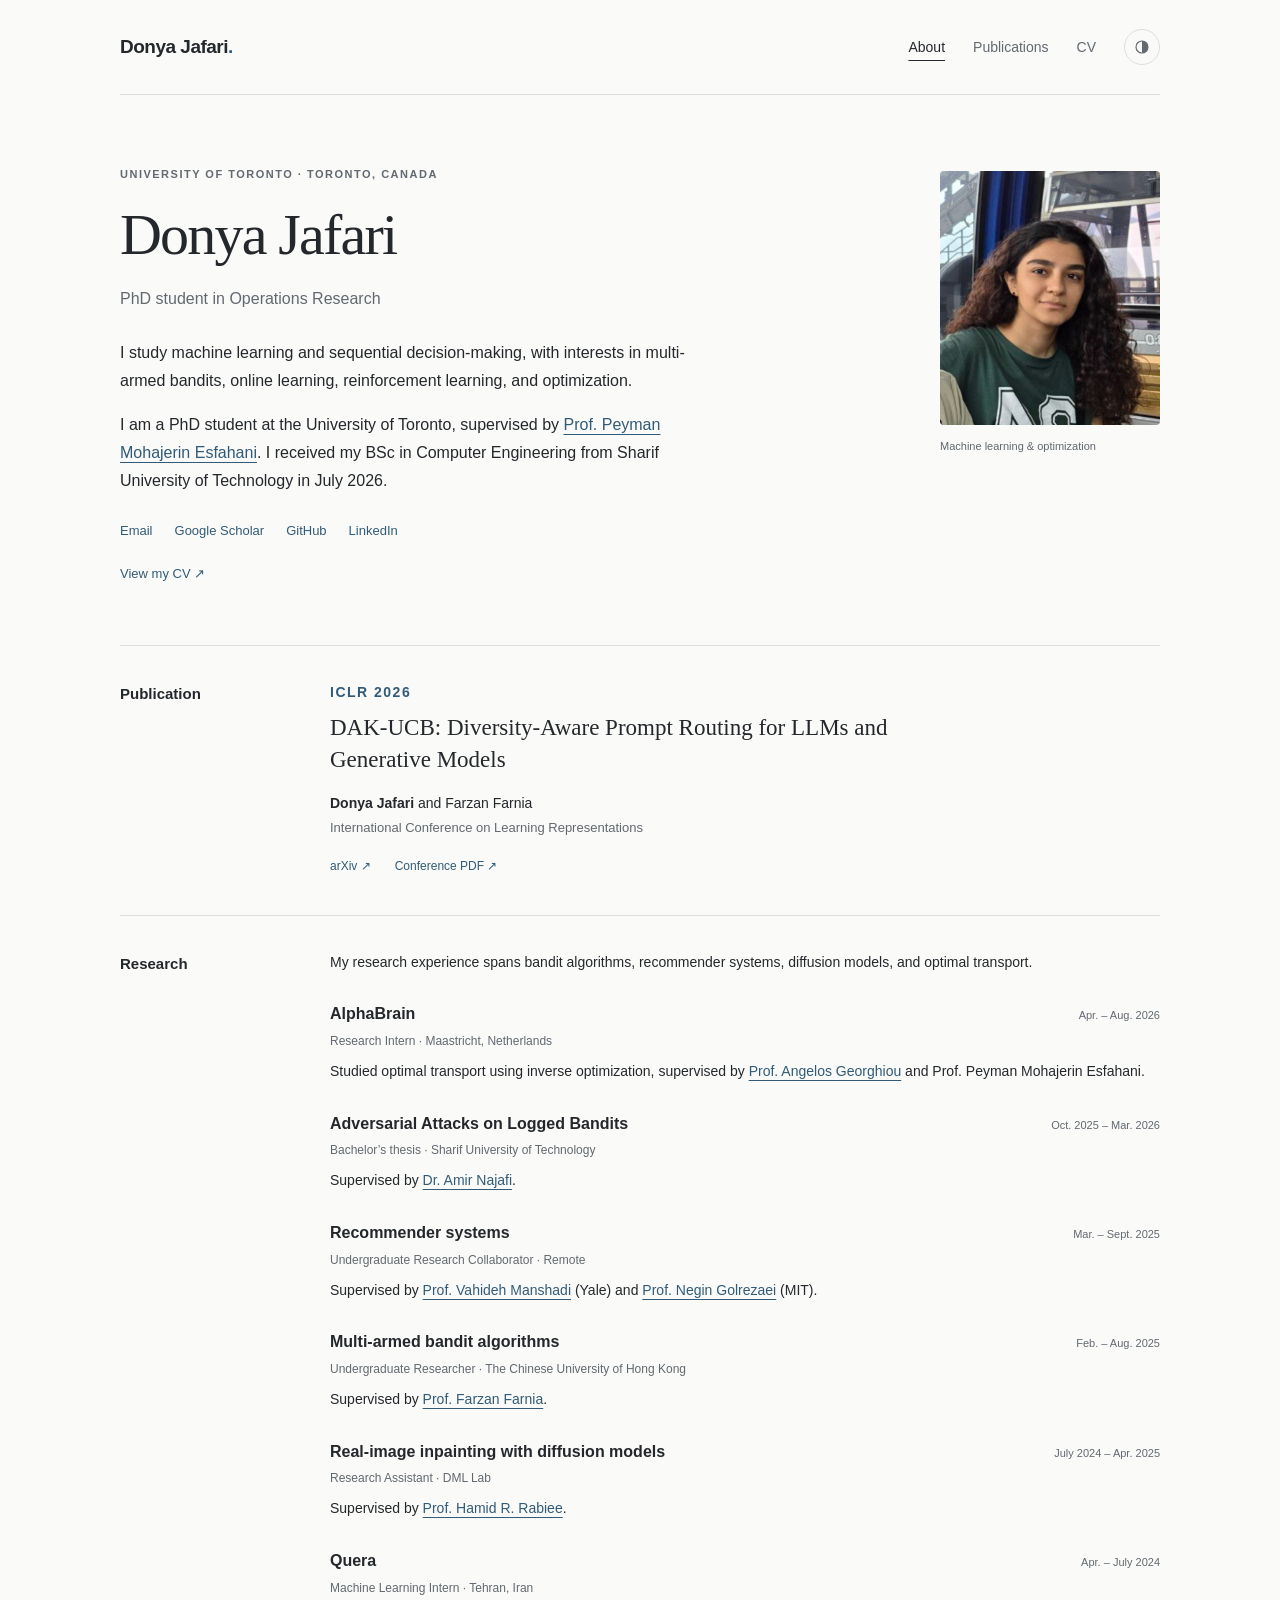
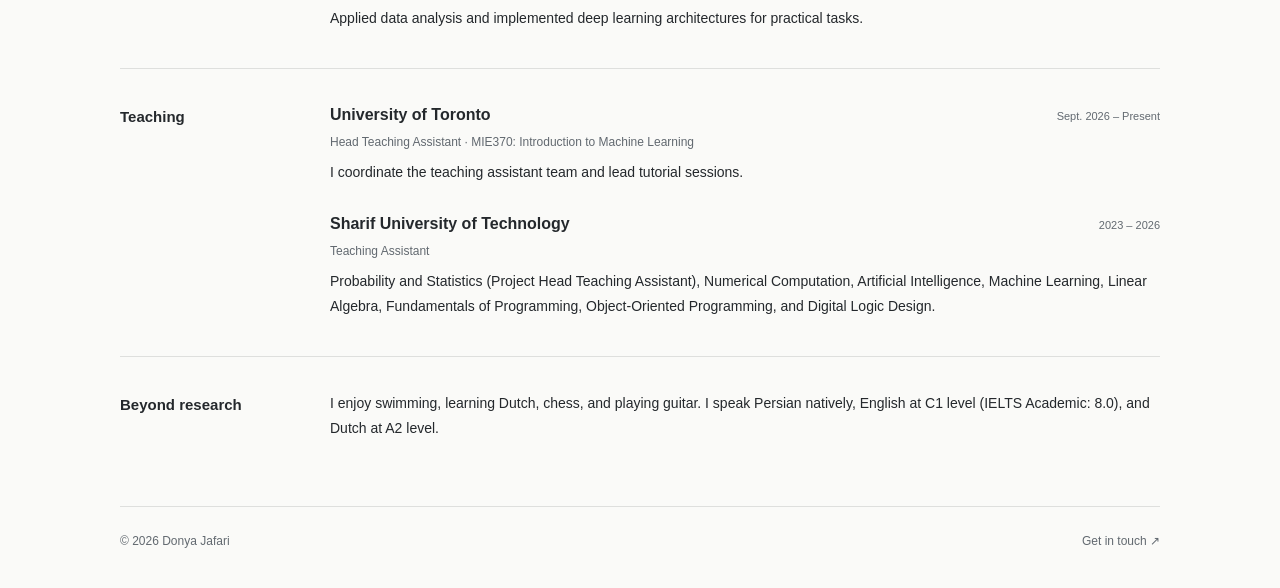
==== about.html @ 4354a480 "Add optimal transport to CV research interests" ====
<!doctype html>
<html lang="en">
<head>
  <meta charset="utf-8">
  <meta name="viewport" content="width=device-width, initial-scale=1">
  <meta name="description" content="Donya Jafari, PhD student at the University of Toronto. Research in machine learning, bandits, online learning, and optimization.">
  <meta name="theme-color" content="#fafaf8">
  <title>About · Donya Jafari</title>
  <script src="theme.js"></script>
  <link rel="stylesheet" href="styles.css">
</head>
<body>
  <a class="skip-link" href="#main">Skip to content</a>
  <header class="site-header container">
    <nav aria-label="Main navigation">
      <a class="wordmark" href="./">Donya Jafari<span class="wordmark-dot">.</span></a>
      <div class="nav-links"><a href="about.html" aria-current="page">About</a>
<a href="publications.html">Publications</a>
<a href="cv.html">CV</a></div>
      <button class="theme-toggle" type="button" aria-label="Switch to dark theme" aria-pressed="false" hidden><svg viewBox="0 0 24 24" width="18" height="18" fill="none" stroke="currentColor" stroke-width="1.5" aria-hidden="true"><circle cx="12" cy="12" r="8"/><path d="M12 4a8 8 0 0 1 0 16Z" fill="currentColor" stroke="none"/></svg></button>
    </nav>
  </header>
  <main id="main" class="container" tabindex="-1">
<section class="intro">
  <div class="intro-copy">
    <p class="eyebrow">University of Toronto · Toronto, Canada</p>
    <h1>Donya Jafari</h1>
    <p class="role">PhD student in Operations Research</p>
    <p>I study machine learning and sequential decision-making, with interests in multi-armed bandits, online learning, reinforcement learning, and optimization.</p>
    <p>I am a PhD student at the University of Toronto, supervised by <a href="https://scholar.google.com/citations?user=ZTan-7YAAAAJ">Prof. Peyman Mohajerin Esfahani</a>. I received my BSc in Computer Engineering from Sharif University of Technology in July 2026.</p>
    <div class="social-links"><a href="mailto:donya.jafari@mail.utoronto.ca">Email</a><a href="https://scholar.google.com/citations?user=WCK7U_UAAAAJ&amp;hl=en">Google Scholar</a><a href="https://github.com/Donya-Jafari">GitHub</a><a href="https://linkedin.com/in/donyajafari">LinkedIn</a></div>
    <a class="text-link" href="Donya_Jafari_CV.pdf?v=7ca5e5e67c67">View my CV <span aria-hidden="true">↗</span></a>
  </div>
  <figure class="portrait"><img src="image.png" alt="Portrait of Donya Jafari" width="260" height="300"><figcaption>Machine learning &amp; optimization</figcaption></figure>
</section>
<section class="section-row" aria-labelledby="publication-title"><h2 id="publication-title">Publication</h2><div class="section-content"><article class="publication"><p class="eyebrow">ICLR 2026</p><h3><a href="https://arxiv.org/abs/2603.23140">DAK-UCB: Diversity-Aware Prompt Routing for LLMs and Generative Models</a></h3><p class="authors"><strong>Donya Jafari</strong> and Farzan Farnia</p><p class="venue">International Conference on Learning Representations</p><div class="paper-links"><a href="https://arxiv.org/abs/2603.23140">arXiv <span aria-hidden="true">↗</span></a><a href="ICLR2026_CameraReady-5.pdf">Conference PDF <span aria-hidden="true">↗</span></a></div></article></div></section>
<section class="section-row" aria-labelledby="research-title">
  <h2 id="research-title">Research</h2>
  <div class="section-content">
    <p>My research experience spans bandit algorithms, recommender systems, diffusion models, and optimal transport.</p>
    <div class="experience"><div class="entry-heading"><h3>AlphaBrain</h3><span class="date">Apr. – Aug. 2026</span></div><p class="entry-role">Research Intern · Maastricht, Netherlands</p><p>Studied optimal transport using inverse optimization, supervised by <a href="https://www.ucy.ac.cy/directory/profile/ageorg07">Prof. Angelos Georghiou</a> and Prof. Peyman Mohajerin Esfahani.</p></div>
    <div class="experience"><div class="entry-heading"><h3>Adversarial Attacks on Logged Bandits</h3><span class="date">Oct. 2025 – Mar. 2026</span></div><p class="entry-role">Bachelor’s thesis · Sharif University of Technology</p><p>Supervised by <a href="https://scholar.google.com/citations?user=N_zYPC0AAAAJ">Dr. Amir Najafi</a>.</p></div>
    <div class="experience"><div class="entry-heading"><h3>Recommender systems</h3><span class="date">Mar. – Sept. 2025</span></div><p class="entry-role">Undergraduate Research Collaborator · Remote</p><p>Supervised by <a href="https://som.yale.edu/faculty-research/faculty-directory/vahideh-manshadi">Prof. Vahideh Manshadi</a> (Yale) and <a href="https://www.mit.edu/~golrezae/">Prof. Negin Golrezaei</a> (MIT).</p></div>
    <div class="experience"><div class="entry-heading"><h3>Multi-armed bandit algorithms</h3><span class="date">Feb. – Aug. 2025</span></div><p class="entry-role">Undergraduate Researcher · The Chinese University of Hong Kong</p><p>Supervised by <a href="https://www.cse.cuhk.edu.hk/people/faculty/farzan-farnia/">Prof. Farzan Farnia</a>.</p></div>
    <div class="experience"><div class="entry-heading"><h3>Real-image inpainting with diffusion models</h3><span class="date">July 2024 – Apr. 2025</span></div><p class="entry-role">Research Assistant · DML Lab</p><p>Supervised by <a href="https://sharif.edu/~rabiee/">Prof. Hamid R. Rabiee</a>.</p></div>
    <div class="experience"><div class="entry-heading"><h3>Quera</h3><span class="date">Apr. – July 2024</span></div><p class="entry-role">Machine Learning Intern · Tehran, Iran</p><p>Applied data analysis and implemented deep learning architectures for practical tasks.</p></div>
  </div>
</section>
<section class="section-row" aria-labelledby="teaching-title"><h2 id="teaching-title">Teaching</h2><div class="section-content">
  <div class="experience"><div class="entry-heading"><h3>University of Toronto</h3><span class="date">Sept. 2026 – Present</span></div><p class="entry-role">Head Teaching Assistant · MIE370: Introduction to Machine Learning</p><p>I coordinate the teaching assistant team and lead tutorial sessions.</p></div>
  <div class="experience"><div class="entry-heading"><h3>Sharif University of Technology</h3><span class="date">2023 – 2026</span></div><p class="entry-role">Teaching Assistant</p><p>Probability and Statistics (Project Head Teaching Assistant), Numerical Computation, Artificial Intelligence, Machine Learning, Linear Algebra, Fundamentals of Programming, Object-Oriented Programming, and Digital Logic Design.</p></div>
</div></section>
<section class="section-row" aria-labelledby="beyond-title"><h2 id="beyond-title">Beyond research</h2><div class="section-content"><p>I enjoy swimming, learning Dutch, chess, and playing guitar. I speak Persian natively, English at C1 level (IELTS Academic: 8.0), and Dutch at A2 level.</p></div></section>
</main>
  <footer class="site-footer container"><span>© 2026 Donya Jafari</span><a href="mailto:donya.jafari@mail.utoronto.ca">Get in touch <span aria-hidden="true">↗</span></a></footer>
</body>
</html>
---- styles.css ----
:root {
  color-scheme: light;
  --bg: #fafaf8;
  --text: #24282c;
  --muted: #626970;
  --line: #dedfdd;
  --accent: #315b78;
  --surface: #f0f1ee;
}
:root[data-theme="dark"] {
  color-scheme: dark;
  --bg: #181c20;
  --text: #e8e9e6;
  --muted: #adb4b9;
  --line: #363d43;
  --accent: #a4c7e1;
  --surface: #22282e;
}
* { box-sizing: border-box; }
body { margin: 0; background: var(--bg); color: var(--text); font: 16px/1.75 -apple-system, BlinkMacSystemFont, "Segoe UI", sans-serif; -webkit-font-smoothing: antialiased; }
.container { width: min(1040px, calc(100% - 96px)); margin-inline: auto; }
a { color: var(--accent); text-decoration-thickness: 1px; text-underline-offset: 4px; }
a:hover { text-decoration: underline; }
a:focus-visible, button:focus-visible { outline: 2px solid var(--accent); outline-offset: 5px; border-radius: 2px; }
p { margin: 0 0 16px; }
h1, h2, h3 { margin: 0; color: var(--text); }
h1 { font: 400 clamp(40px, 5vw, 58px)/1.15 Georgia, "Times New Roman", serif; letter-spacing: -1.8px; }
h2 { font-size: 15px; font-weight: 600; line-height: 1.5; }
h3 { font-size: 16px; font-weight: 600; line-height: 1.55; }
.site-header { border-bottom: 1px solid var(--line); }
nav { min-height: 94px; display: flex; align-items: center; gap: 28px; }
.wordmark { color: var(--text); text-decoration: none; font-size: 19px; font-weight: 600; letter-spacing: -.5px; margin-right: auto; }
.wordmark-dot { color: var(--accent); }
.nav-links { display: flex; gap: 28px; font-size: 14px; }
.nav-links a { color: var(--muted); text-decoration: none; padding-block: 10px; }
.nav-links a[aria-current="page"] { color: var(--text); text-decoration: underline; text-underline-offset: 8px; }
.nav-links a:hover { color: var(--text); }
.theme-toggle { width: 36px; height: 36px; display: inline-grid; place-items: center; border: 1px solid var(--line); border-radius: 50%; color: var(--muted); background: transparent; cursor: pointer; }
.theme-toggle[hidden] { display: none; }
.theme-toggle:hover { color: var(--text); border-color: var(--muted); }
.skip-link { position: absolute; left: 24px; top: -80px; padding: 8px 16px; background: var(--bg); z-index: 2; }
.skip-link:focus { top: 12px; }
.intro { display: grid; grid-template-columns: minmax(0, 1fr) 220px; gap: 70px; align-items: start; padding: 70px 0 58px; }
.eyebrow { font-size: 11px; text-transform: uppercase; letter-spacing: 1.5px; color: var(--muted); margin-bottom: 18px; font-weight: 600; }
.role { color: var(--muted); font-size: 16px; margin: 16px 0 26px; }
.intro-copy > p:not(.eyebrow):not(.role) { max-width: 66ch; }
.portrait { margin: 6px 0 0; }
.portrait img { display: block; width: 100%; height: auto; aspect-ratio: 13 / 15; object-fit: cover; border-radius: 4px; }
.portrait figcaption { color: var(--muted); font-size: 11px; margin-top: 12px; }
.social-links { display: flex; flex-wrap: wrap; gap: 10px 22px; margin: 25px 0 16px; font-size: 13px; }
.social-links a, .text-link, .paper-links a { text-decoration: none; }
.social-links a:hover, .text-link:hover, .paper-links a:hover { text-decoration: underline; }
.text-link { font-size: 13px; font-weight: 500; }
.section-row { display: grid; grid-template-columns: 170px minmax(0, 1fr); gap: 40px; border-top: 1px solid var(--line); padding: 34px 0 38px; }
.section-row > h2 { padding-top: 3px; }
.section-content { min-width: 0; }
.section-content > p:last-child { margin-bottom: 0; }
.section-content p { font-size: 14px; }
.experience { margin-top: 28px; }
.experience:first-child { margin-top: 0; }
.entry-heading { display: flex; align-items: baseline; justify-content: space-between; gap: 16px; }
.date { color: var(--muted); font-size: 11px; white-space: nowrap; font-variant-numeric: tabular-nums; }
.experience p { margin-bottom: 0; }
.experience .entry-role { color: var(--muted); font-size: 12px; margin: 4px 0 7px; }
.publication .eyebrow { margin-bottom: 8px; color: var(--accent); }
.publication h3 { font-family: Georgia, "Times New Roman", serif; font-weight: 400; font-size: 23px; line-height: 1.4; max-width: 650px; }
.publication h3 a { color: var(--text); text-decoration: none; }
.publication h3 a:hover { text-decoration: underline; }
.publication .authors { margin: 14px 0 2px; font-size: 14px; }
.authors strong { font-weight: 600; }
.publication .venue { color: var(--muted); font-size: 13px; margin-bottom: 16px; }
.paper-links { display: flex; gap: 24px; font-size: 12px; }
.page-heading { padding: 66px 0 44px; }
.page-heading > p:last-child { color: var(--muted); margin: 20px 0 0; font-size: 15px; }
.page-heading .eyebrow { margin-top: 0; }
.publications-row { padding-block: 40px; }
.scholar-note { font-size: 13px; color: var(--muted); margin: 8px 0 80px 210px; }
.cv-summary { border-block: 1px solid var(--line); padding: 28px 0; display: flex; align-items: center; justify-content: space-between; gap: 24px; }
.cv-summary h2 { font-size: 18px; }
.cv-summary p { font-size: 14px; margin: 5px 0 0; color: var(--muted); }
.cv-summary .document-meta { font-size: 12px; margin-top: 12px; }
.cv-actions { display: flex; flex-direction: column; align-items: center; gap: 12px; }
.button { background: var(--text); color: var(--bg); display: inline-flex; gap: 24px; padding: 11px 20px; border-radius: 3px; text-decoration: none; font-size: 13px; font-weight: 500; }
.button:hover { opacity: .85; text-decoration: none; }
.cv-preview { margin: 32px 0 60px; }
.cv-preview img { display: block; width: 100%; height: auto; border: 1px solid var(--line); background: white; }
.cv-preview figcaption { margin-top: 14px; font-size: 12px; color: var(--muted); }
.site-footer { border-top: 1px solid var(--line); margin-top: 28px; padding-block: 24px 36px; display: flex; justify-content: space-between; gap: 20px; font-size: 12px; color: var(--muted); }
.site-footer a { color: var(--muted); text-decoration: none; }
body { min-height: 100vh; display: flex; flex-direction: column; }
main { flex: 1; }
@media (max-width: 850px) {
  .container { width: calc(100% - 56px); }
  .intro { grid-template-columns: minmax(0, 1fr) 170px; gap: 32px; }
  .section-row { grid-template-columns: 130px minmax(0, 1fr); gap: 24px; }
  .entry-heading { display: block; }
  .date { display: block; margin-top: 3px; }
  .scholar-note { margin-left: 154px; }
}
@media (max-width: 600px) {
  .container { width: calc(100% - 40px); }
  nav { min-height: 78px; gap: 16px; flex-wrap: wrap; padding-block: 18px; }
  .wordmark { font-size: 17px; }
  .nav-links { gap: 16px; font-size: 12px; }
  .theme-toggle { width: 30px; height: 30px; }
  .intro { display: flex; flex-direction: column; gap: 28px; padding: 38px 0; }
  .portrait { order: -1; display: flex; align-items: center; gap: 16px; margin: 0; }
  .portrait img { width: 90px; height: 104px; }
  .portrait figcaption { max-width: 130px; margin: 0; }
  h1 { font-size: 42px; }
  .eyebrow { font-size: 10px; }
  .role { margin-block: 12px 22px; }
  .intro-copy p { font-size: 15px; }
  .section-row { grid-template-columns: 1fr; gap: 20px; padding-block: 26px 30px; }
  .section-row > h2 { color: var(--muted); font-size: 12px; }
  .publication h3 { font-size: 22px; }
  .page-heading { padding: 38px 0 30px; }
  .scholar-note { margin: 0 0 50px; }
  .cv-summary { align-items: flex-start; flex-direction: column; }
  .cv-actions { flex-direction: row; gap: 24px; }

}
@media (max-width: 370px) {
  nav { gap: 10px; }
  .nav-links { gap: 12px; }
  .wordmark { flex-basis: calc(100% - 46px); }
  .theme-toggle { order: 1; }
  .nav-links { order: 2; flex-basis: 100%; }
}
@media print {
  .site-header, .site-footer, .theme-toggle, .skip-link, .cv-preview { display: none; }
  :root { --bg: #fff; --text: #000; --muted: #444; --accent: #000; --line: #ccc; }
  .container { width: 100%; }
  .intro, .page-heading { padding-top: 0; }
  .experience, .publication { break-inside: avoid; }
}
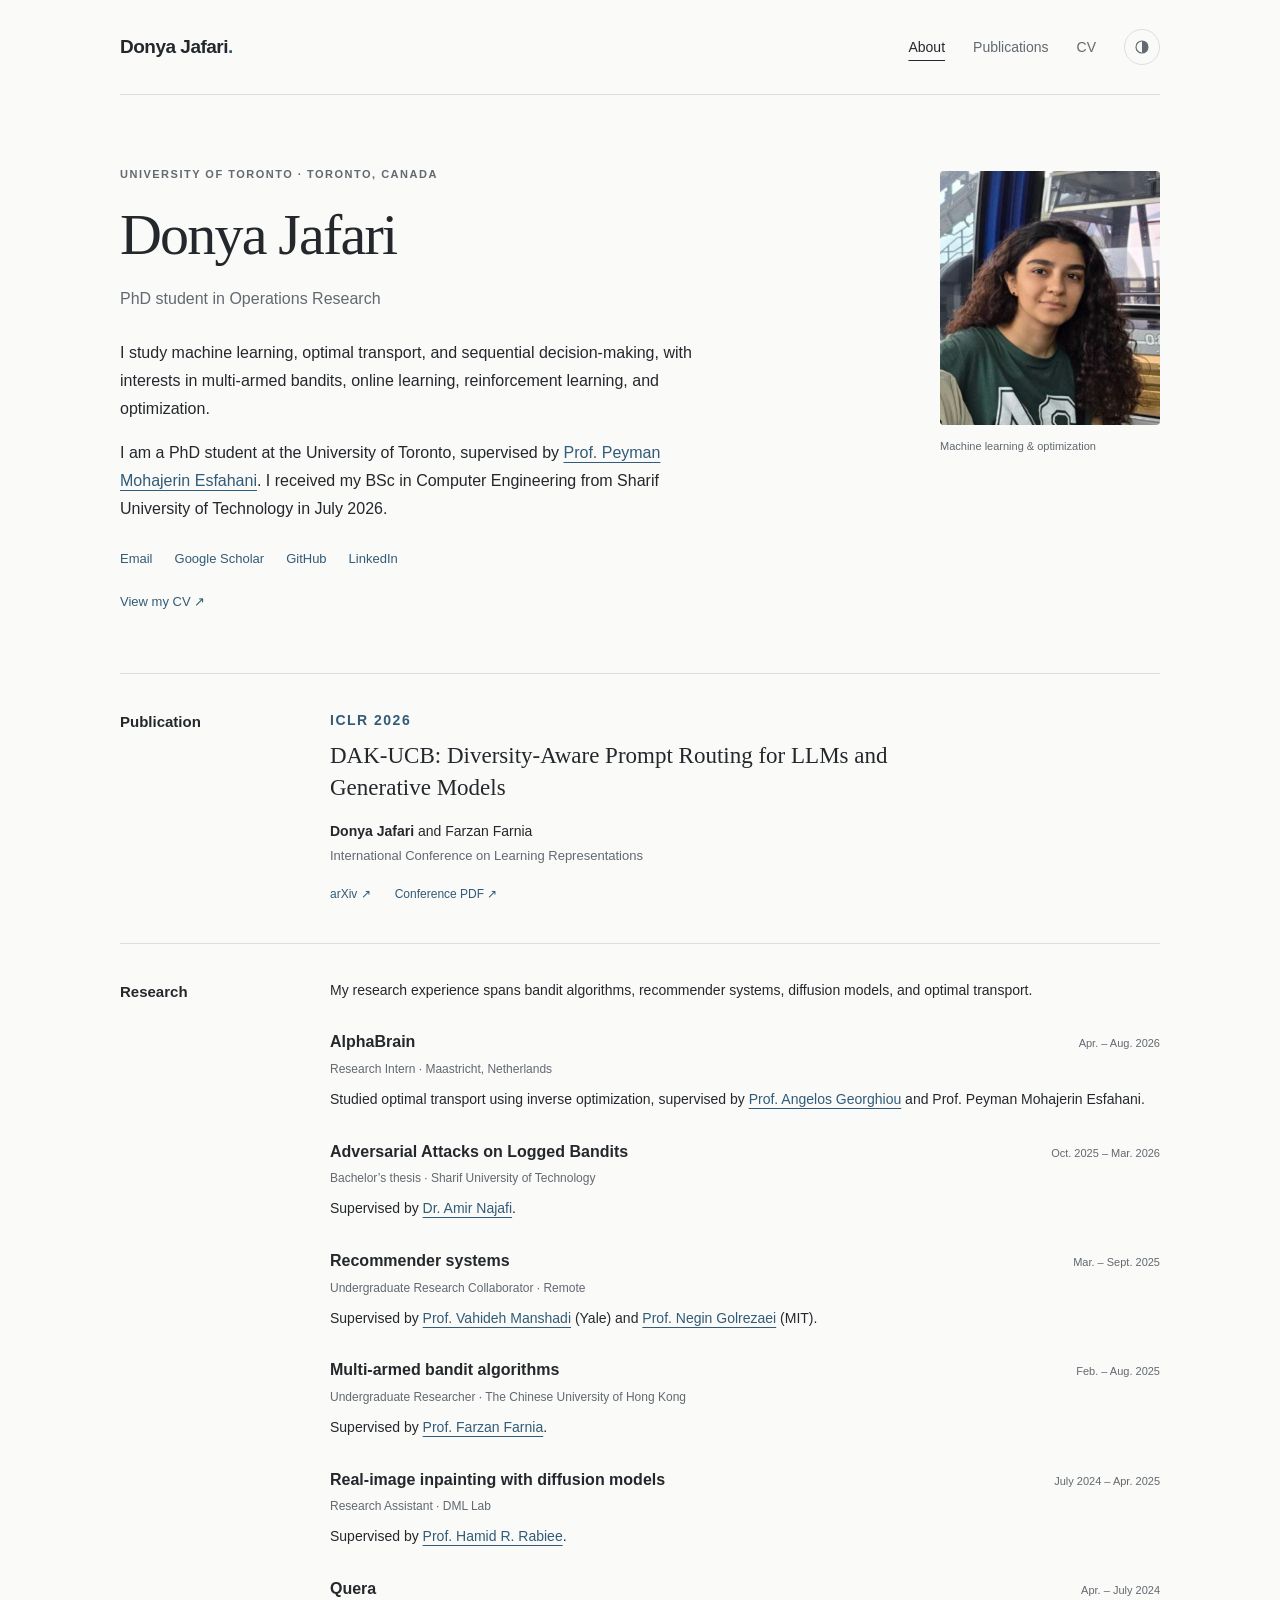
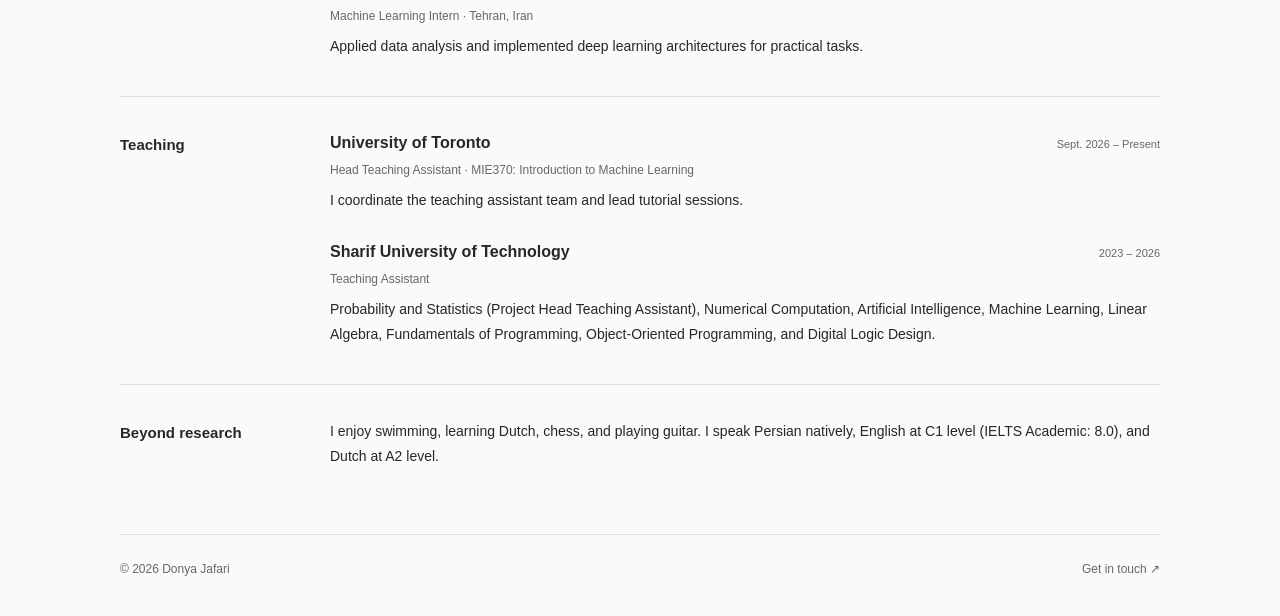
==== commit 49acebf5: "Add PhD courses and update research interests" ====
--- a/about.html
+++ b/about.html
@@ -26,10 +26,10 @@
     <p class="eyebrow">University of Toronto · Toronto, Canada</p>
     <h1>Donya Jafari</h1>
     <p class="role">PhD student in Operations Research</p>
-    <p>I study machine learning and sequential decision-making, with interests in multi-armed bandits, online learning, reinforcement learning, and optimization.</p>
+    <p>I study machine learning, optimal transport, and sequential decision-making, with interests in multi-armed bandits, online learning, reinforcement learning, and optimization.</p>
     <p>I am a PhD student at the University of Toronto, supervised by <a href="https://scholar.google.com/citations?user=ZTan-7YAAAAJ">Prof. Peyman Mohajerin Esfahani</a>. I received my BSc in Computer Engineering from Sharif University of Technology in July 2026.</p>
     <div class="social-links"><a href="mailto:donya.jafari@mail.utoronto.ca">Email</a><a href="https://scholar.google.com/citations?user=WCK7U_UAAAAJ&amp;hl=en">Google Scholar</a><a href="https://github.com/Donya-Jafari">GitHub</a><a href="https://linkedin.com/in/donyajafari">LinkedIn</a></div>
-    <a class="text-link" href="Donya_Jafari_CV.pdf?v=7ca5e5e67c67">View my CV <span aria-hidden="true">↗</span></a>
+    <a class="text-link" href="Donya_Jafari_CV.pdf?v=bf45f6af7149">View my CV <span aria-hidden="true">↗</span></a>
   </div>
   <figure class="portrait"><img src="image.png" alt="Portrait of Donya Jafari" width="260" height="300"><figcaption>Machine learning &amp; optimization</figcaption></figure>
 </section>
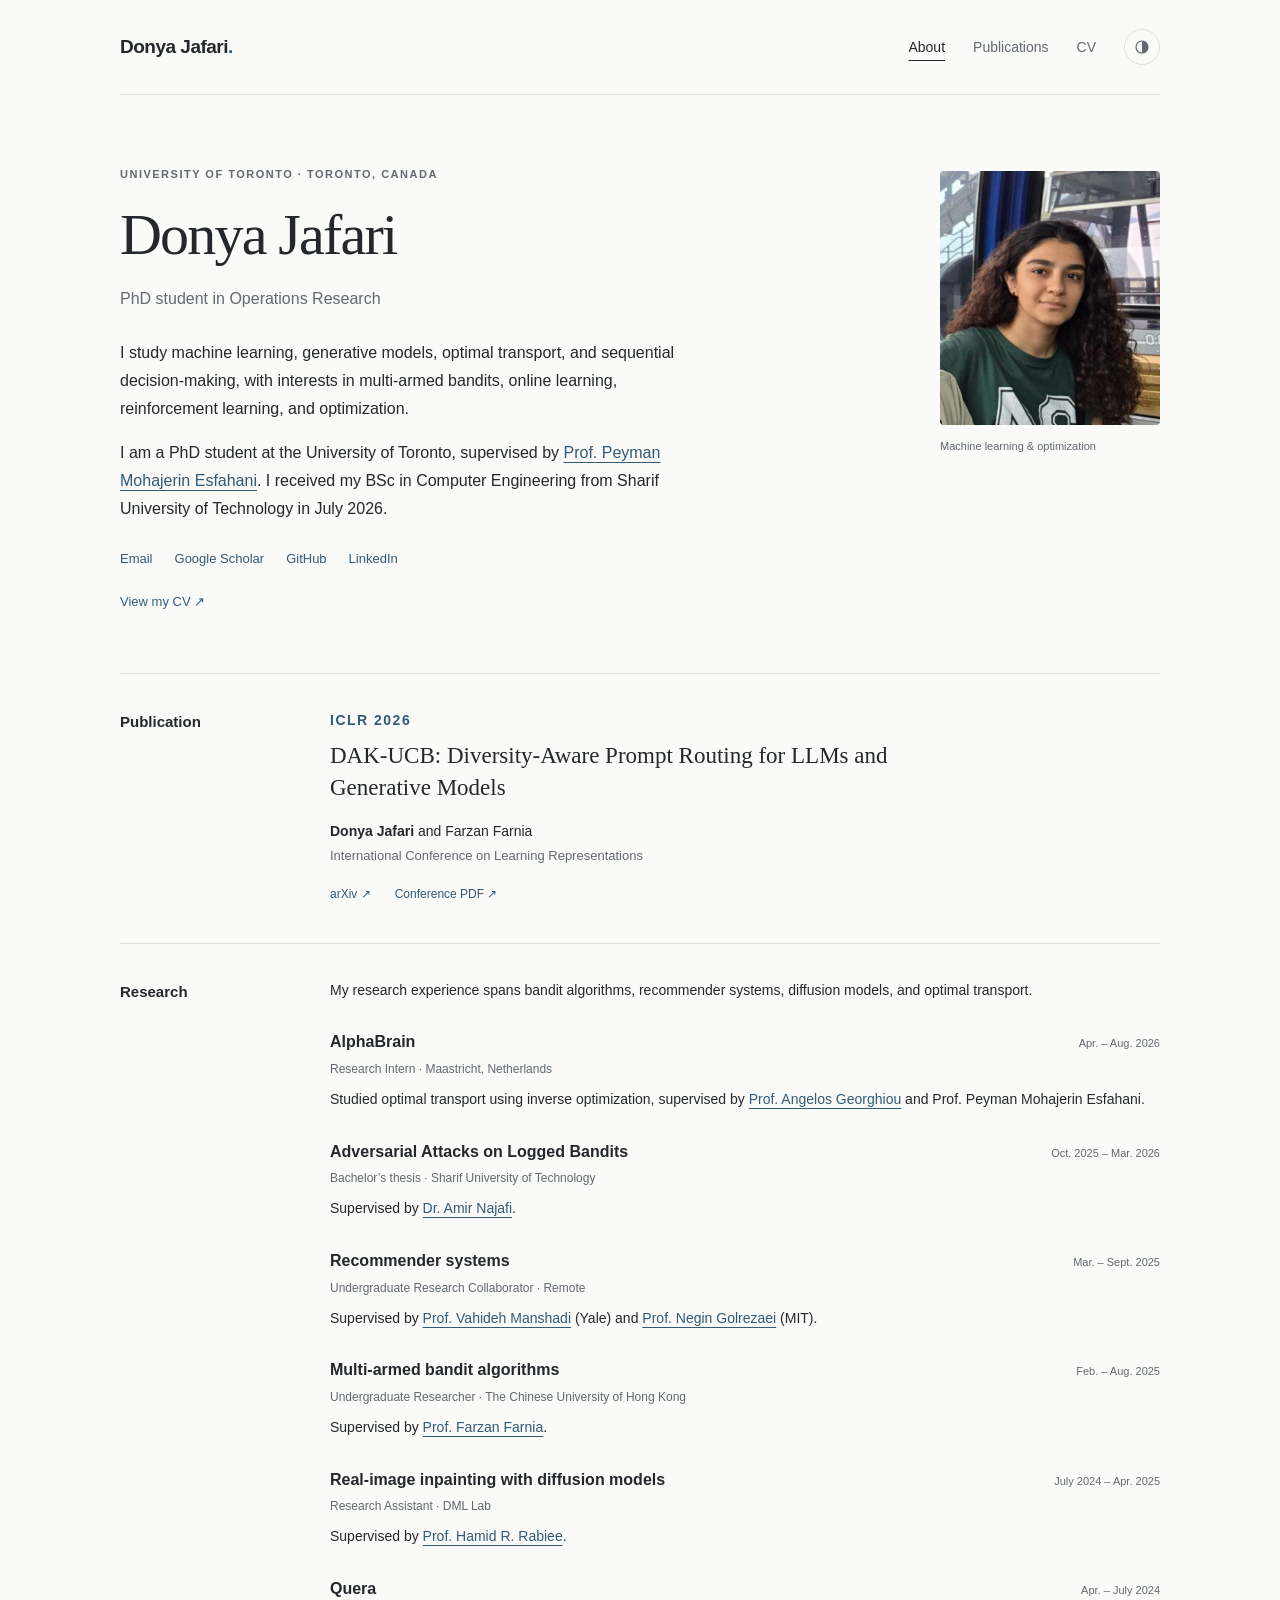
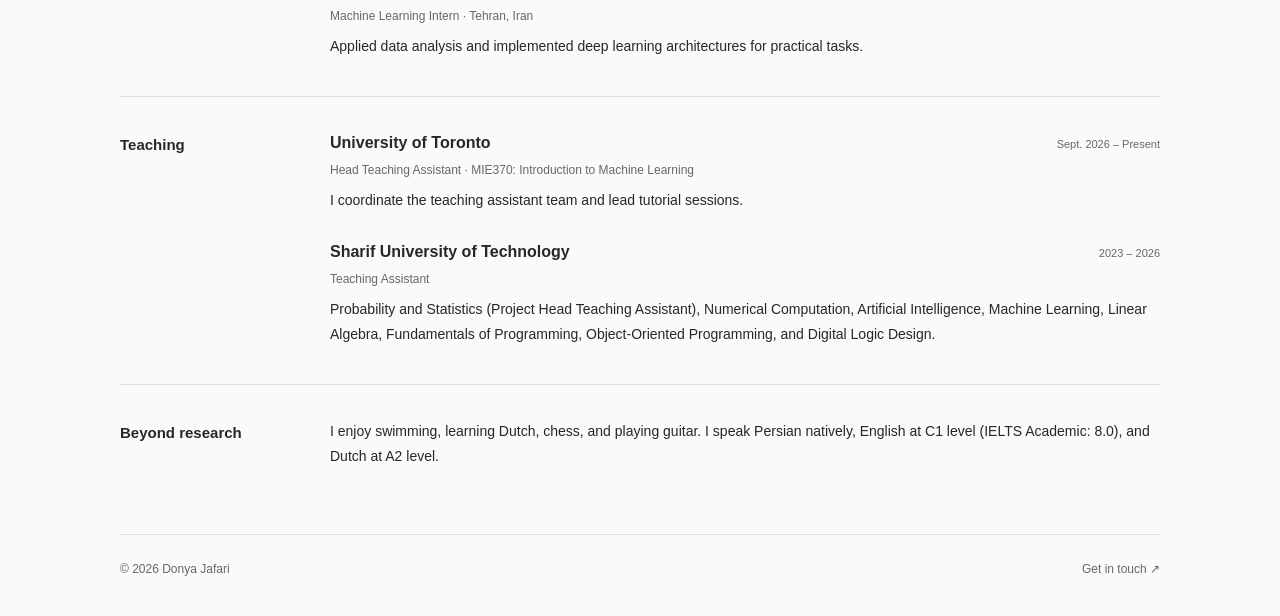
==== commit 345a8ea2: "Add generative models to research interests" ====
--- a/about.html
+++ b/about.html
@@ -26,10 +26,10 @@
     <p class="eyebrow">University of Toronto · Toronto, Canada</p>
     <h1>Donya Jafari</h1>
     <p class="role">PhD student in Operations Research</p>
-    <p>I study machine learning, optimal transport, and sequential decision-making, with interests in multi-armed bandits, online learning, reinforcement learning, and optimization.</p>
+    <p>I study machine learning, generative models, optimal transport, and sequential decision-making, with interests in multi-armed bandits, online learning, reinforcement learning, and optimization.</p>
     <p>I am a PhD student at the University of Toronto, supervised by <a href="https://scholar.google.com/citations?user=ZTan-7YAAAAJ">Prof. Peyman Mohajerin Esfahani</a>. I received my BSc in Computer Engineering from Sharif University of Technology in July 2026.</p>
     <div class="social-links"><a href="mailto:donya.jafari@mail.utoronto.ca">Email</a><a href="https://scholar.google.com/citations?user=WCK7U_UAAAAJ&amp;hl=en">Google Scholar</a><a href="https://github.com/Donya-Jafari">GitHub</a><a href="https://linkedin.com/in/donyajafari">LinkedIn</a></div>
-    <a class="text-link" href="Donya_Jafari_CV.pdf?v=bf45f6af7149">View my CV <span aria-hidden="true">↗</span></a>
+    <a class="text-link" href="Donya_Jafari_CV.pdf?v=447765f10a7c">View my CV <span aria-hidden="true">↗</span></a>
   </div>
   <figure class="portrait"><img src="image.png" alt="Portrait of Donya Jafari" width="260" height="300"><figcaption>Machine learning &amp; optimization</figcaption></figure>
 </section>
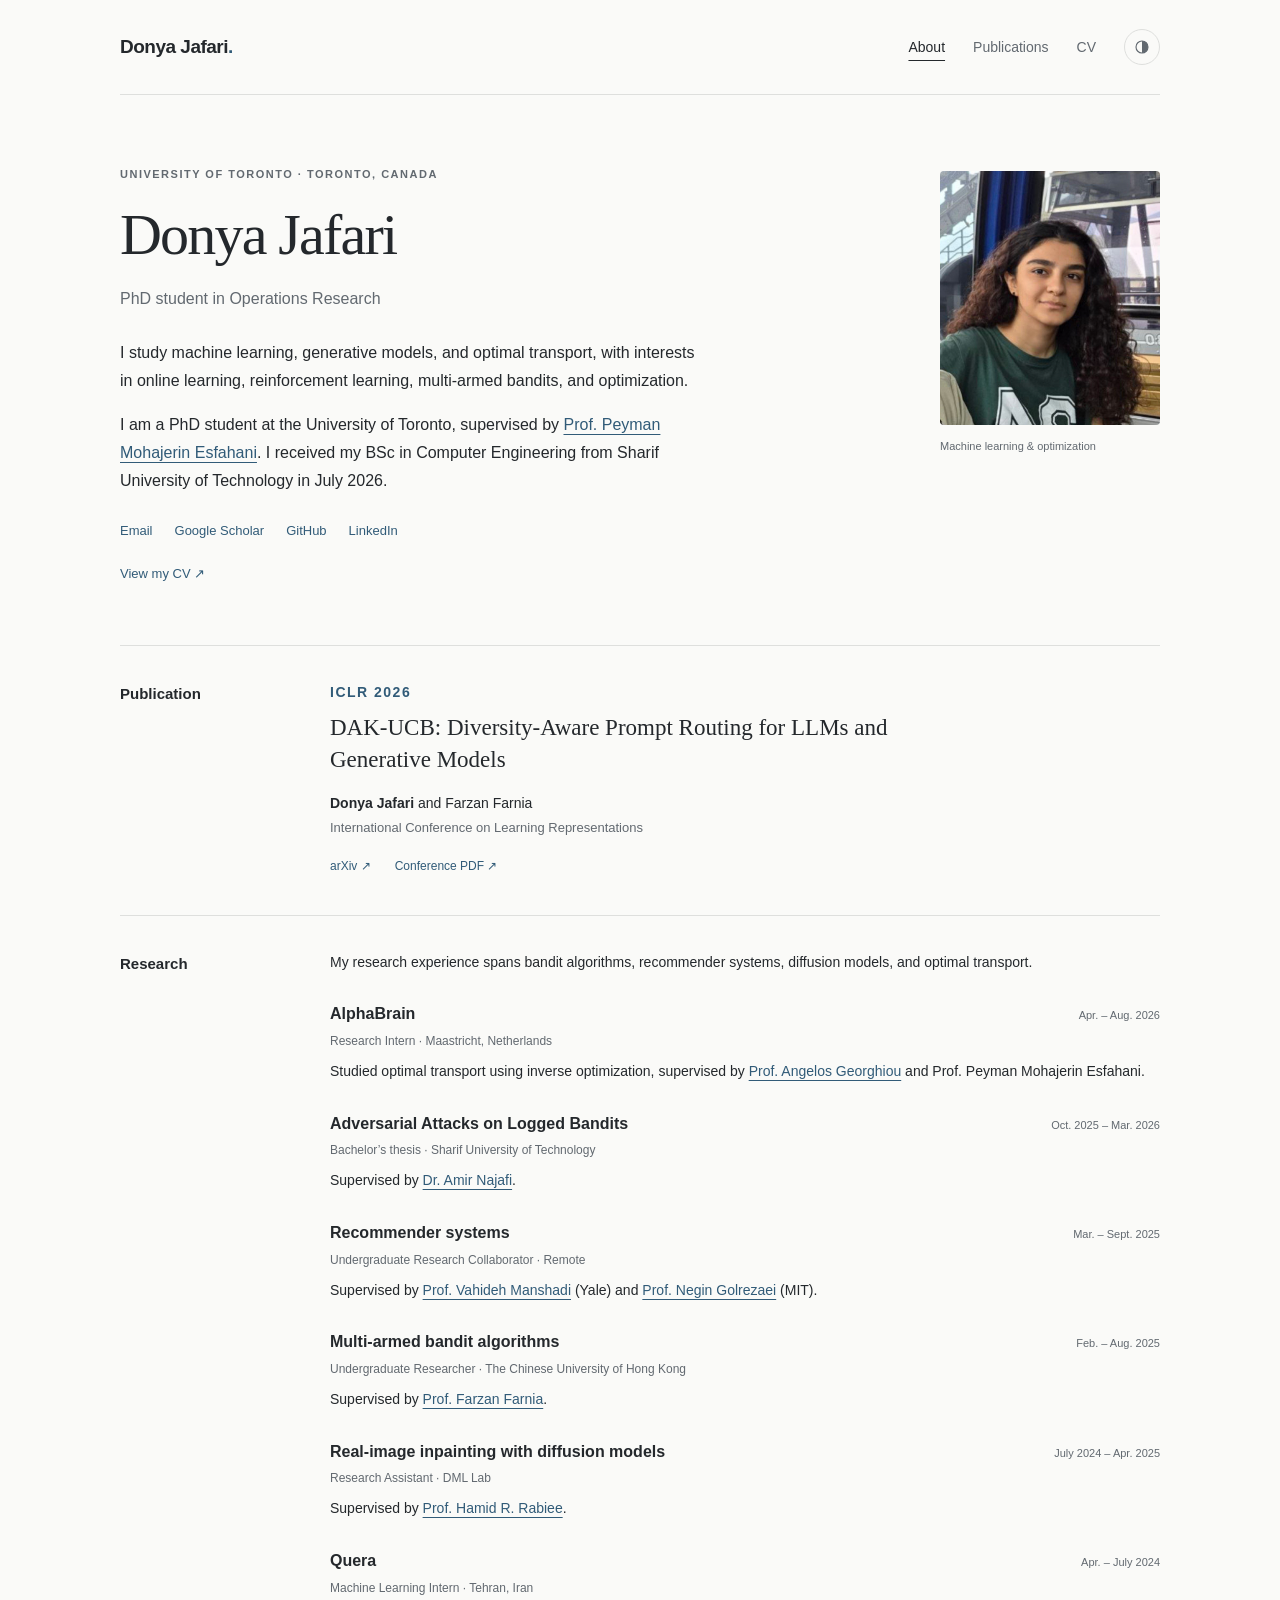
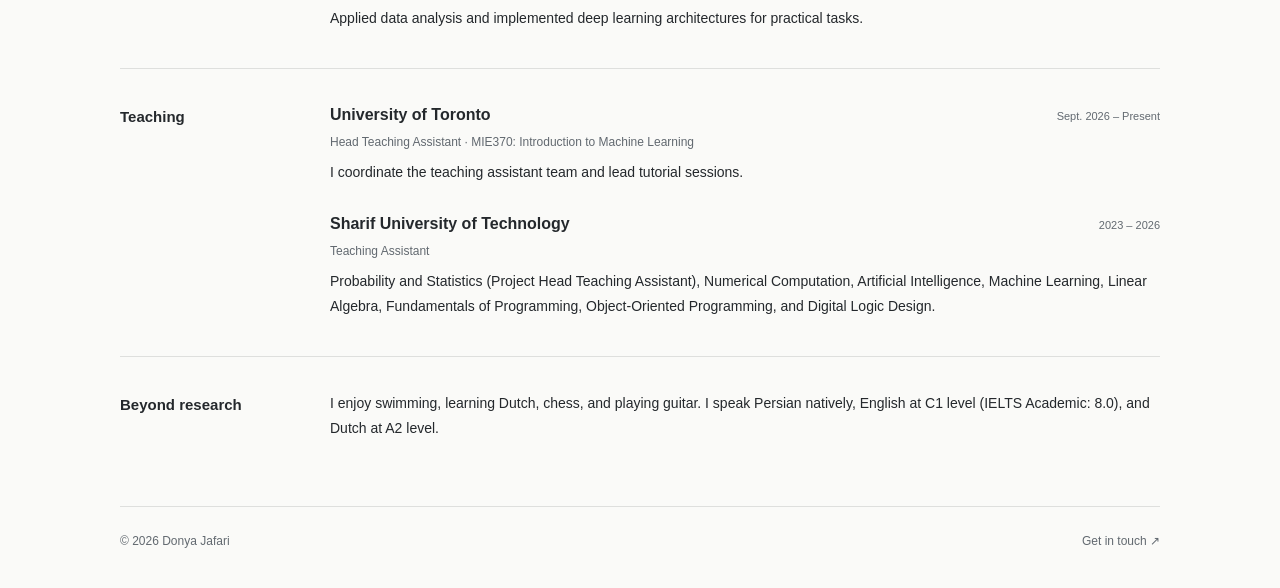
==== commit ccdddaef: "Split CV research interests into two groups" ====
--- a/about.html
+++ b/about.html
@@ -26,10 +26,10 @@
     <p class="eyebrow">University of Toronto · Toronto, Canada</p>
     <h1>Donya Jafari</h1>
     <p class="role">PhD student in Operations Research</p>
-    <p>I study machine learning, generative models, optimal transport, and sequential decision-making, with interests in multi-armed bandits, online learning, reinforcement learning, and optimization.</p>
+    <p>I study machine learning, generative models, and optimal transport, with interests in online learning, reinforcement learning, multi-armed bandits, and optimization.</p>
     <p>I am a PhD student at the University of Toronto, supervised by <a href="https://scholar.google.com/citations?user=ZTan-7YAAAAJ">Prof. Peyman Mohajerin Esfahani</a>. I received my BSc in Computer Engineering from Sharif University of Technology in July 2026.</p>
     <div class="social-links"><a href="mailto:donya.jafari@mail.utoronto.ca">Email</a><a href="https://scholar.google.com/citations?user=WCK7U_UAAAAJ&amp;hl=en">Google Scholar</a><a href="https://github.com/Donya-Jafari">GitHub</a><a href="https://linkedin.com/in/donyajafari">LinkedIn</a></div>
-    <a class="text-link" href="Donya_Jafari_CV.pdf?v=447765f10a7c">View my CV <span aria-hidden="true">↗</span></a>
+    <a class="text-link" href="Donya_Jafari_CV.pdf?v=de3bde5b62d5">View my CV <span aria-hidden="true">↗</span></a>
   </div>
   <figure class="portrait"><img src="image.png" alt="Portrait of Donya Jafari" width="260" height="300"><figcaption>Machine learning &amp; optimization</figcaption></figure>
 </section>
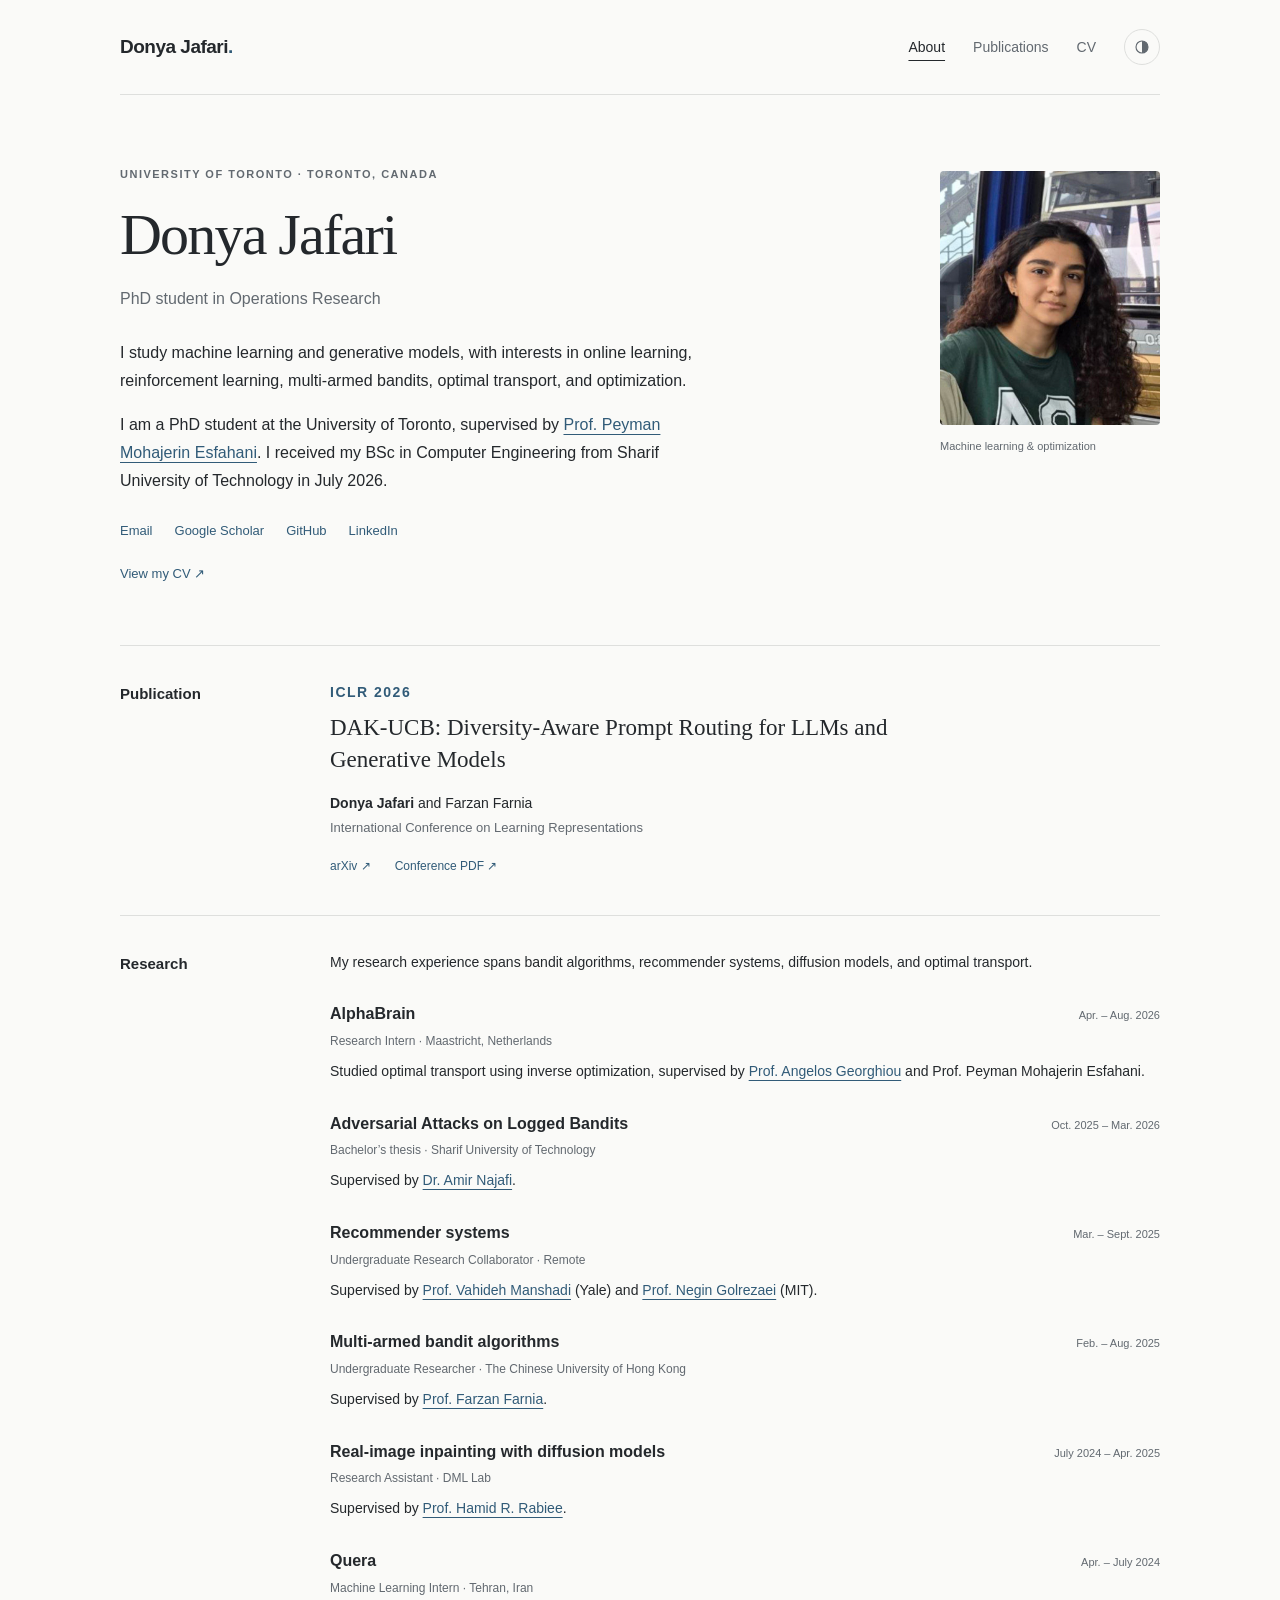
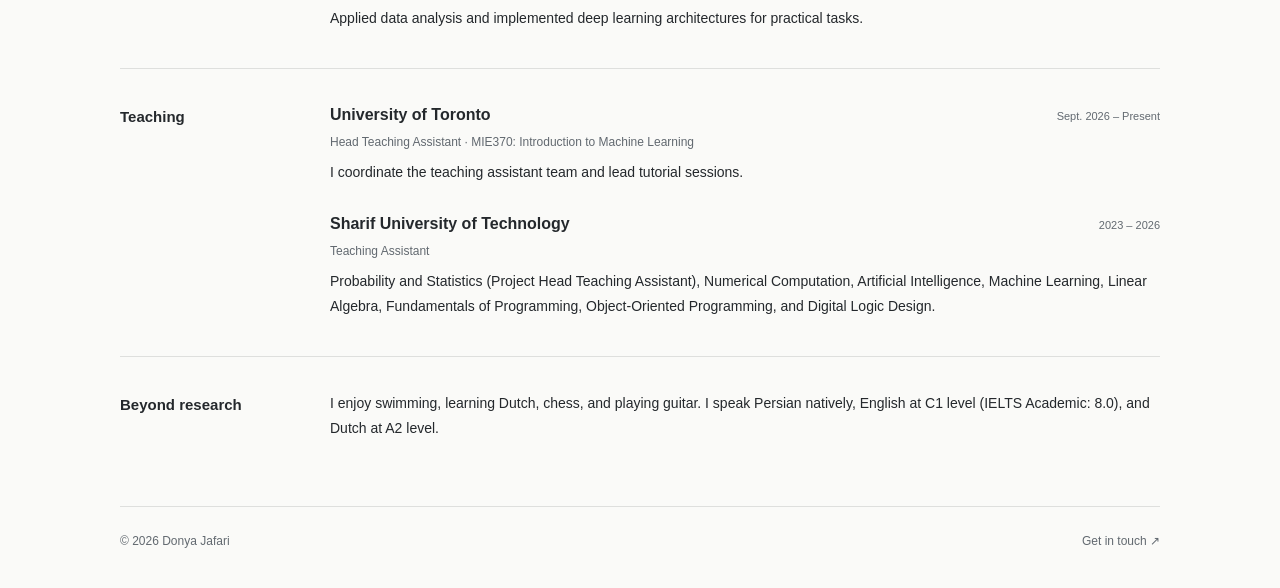
==== commit 2b8dfa8c: "Reorder portfolio research interests" ====
--- a/about.html
+++ b/about.html
@@ -26,7 +26,7 @@
     <p class="eyebrow">University of Toronto · Toronto, Canada</p>
     <h1>Donya Jafari</h1>
     <p class="role">PhD student in Operations Research</p>
-    <p>I study machine learning, generative models, and optimal transport, with interests in online learning, reinforcement learning, multi-armed bandits, and optimization.</p>
+    <p>I study machine learning and generative models, with interests in online learning, reinforcement learning, multi-armed bandits, optimal transport, and optimization.</p>
     <p>I am a PhD student at the University of Toronto, supervised by <a href="https://scholar.google.com/citations?user=ZTan-7YAAAAJ">Prof. Peyman Mohajerin Esfahani</a>. I received my BSc in Computer Engineering from Sharif University of Technology in July 2026.</p>
     <div class="social-links"><a href="mailto:donya.jafari@mail.utoronto.ca">Email</a><a href="https://scholar.google.com/citations?user=WCK7U_UAAAAJ&amp;hl=en">Google Scholar</a><a href="https://github.com/Donya-Jafari">GitHub</a><a href="https://linkedin.com/in/donyajafari">LinkedIn</a></div>
     <a class="text-link" href="Donya_Jafari_CV.pdf?v=de3bde5b62d5">View my CV <span aria-hidden="true">↗</span></a>
